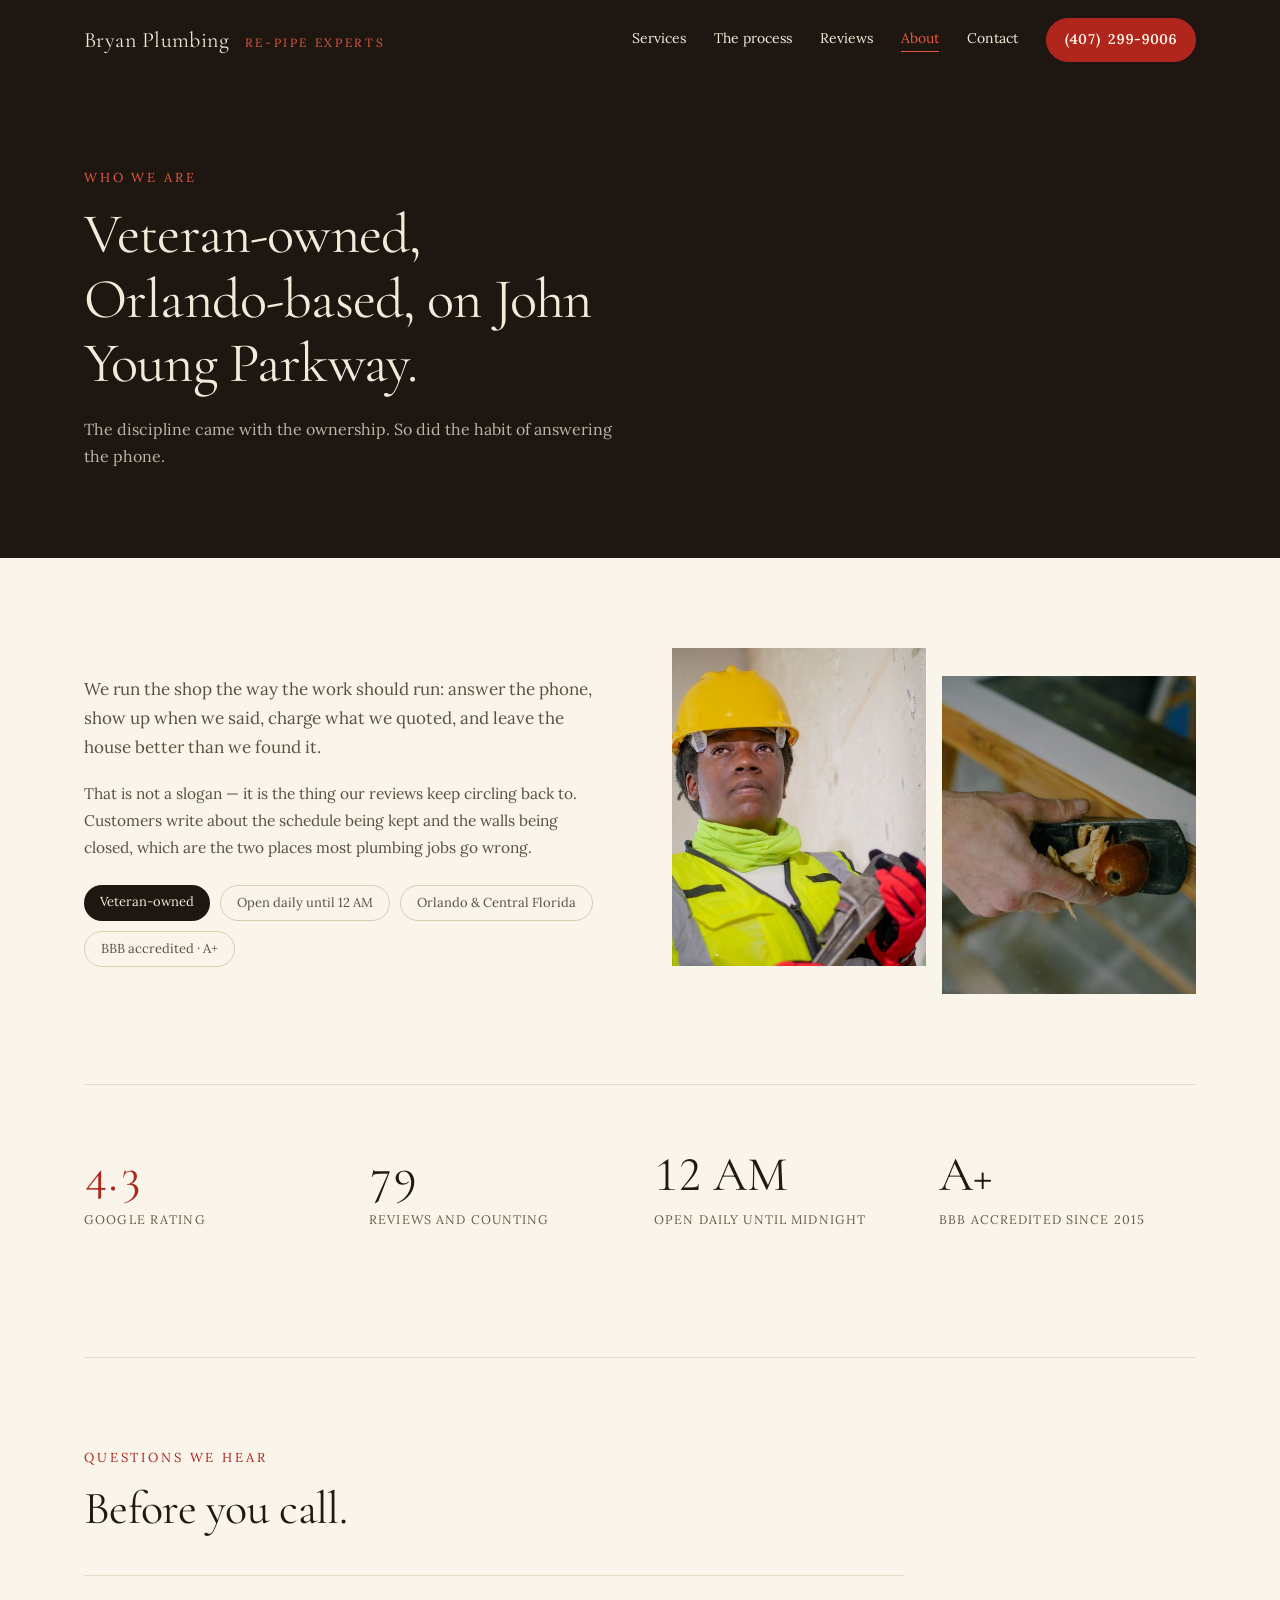
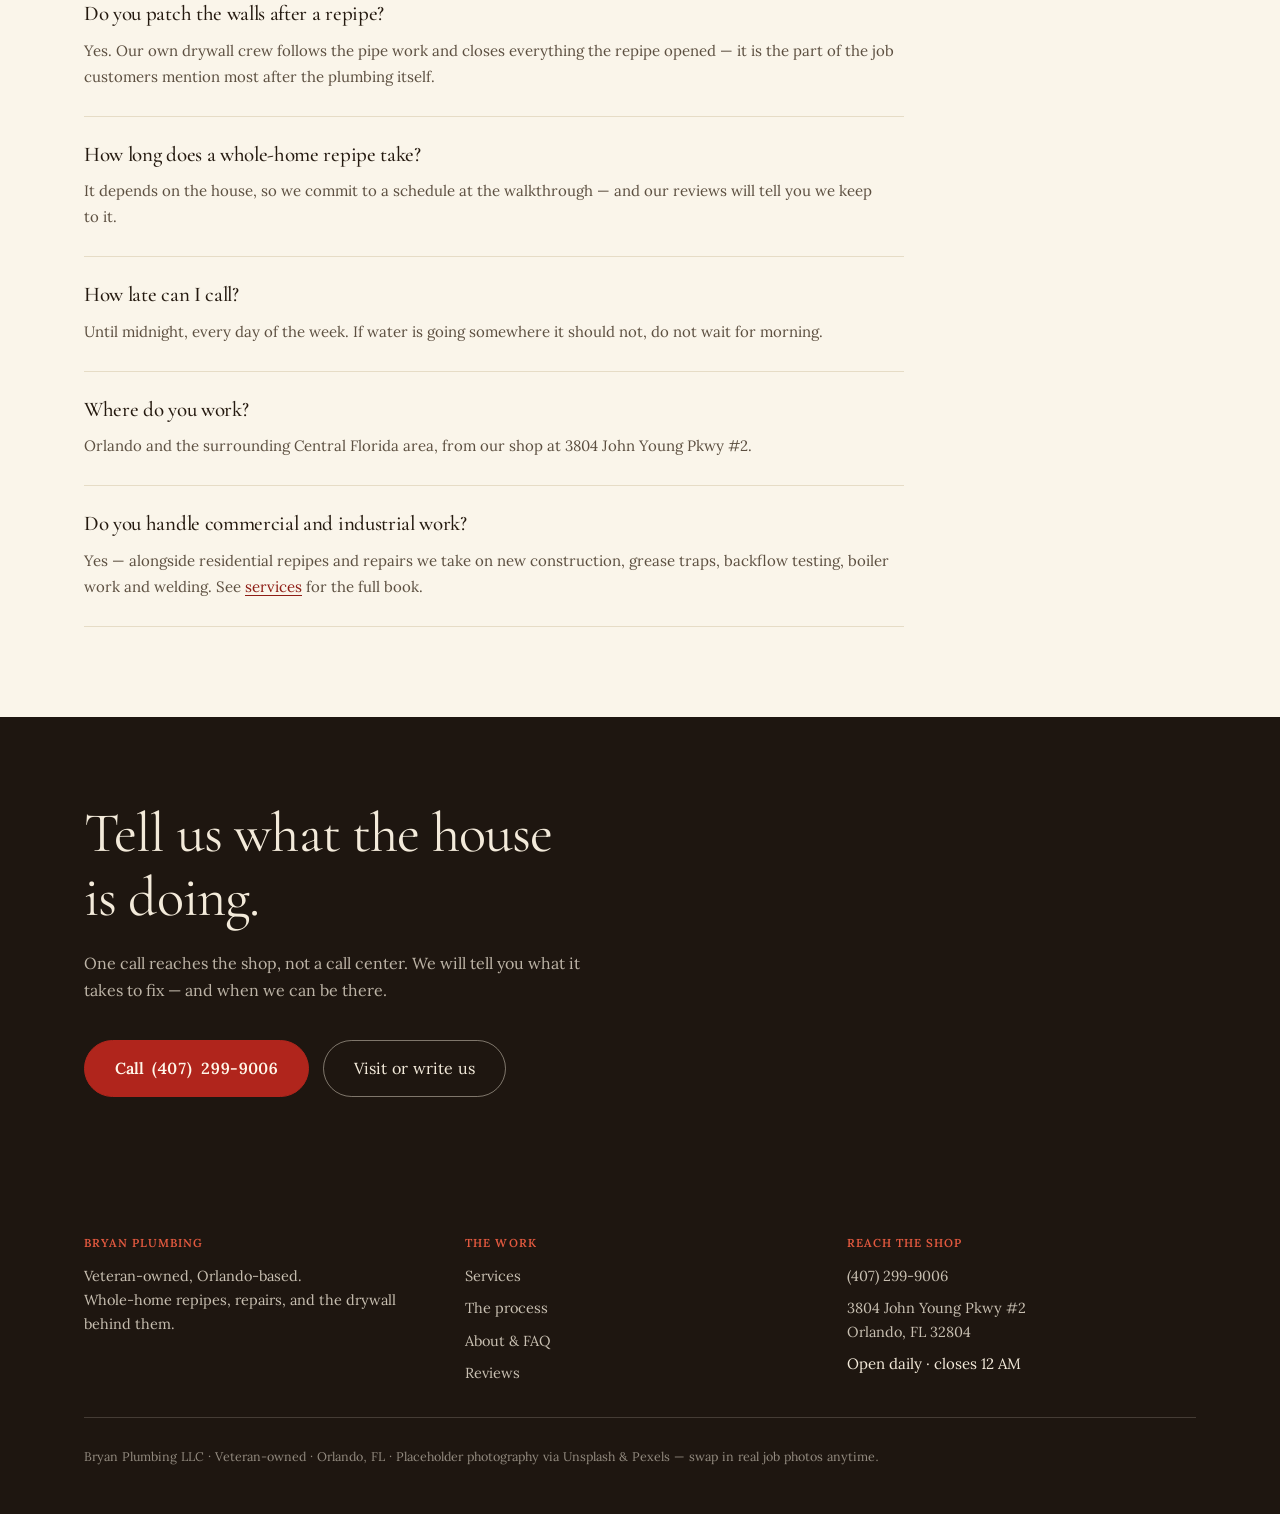
==== about.html @ f9c9927f "Split into six pages with shared stylesheet Landing trimmed to hero, numbers, service teaser, quote " ====
<!DOCTYPE html>
<html lang="en">
<head>
<meta charset="utf-8">
<meta name="viewport" content="width=device-width, initial-scale=1">
<title>About — Bryan Plumbing</title>
<meta name="description" content="Veteran-owned, Orlando-based, on John Young Parkway — who we are, how we run the shop, and the questions we hear most.">
<link rel="preconnect" href="https://fonts.googleapis.com">
<link rel="preconnect" href="https://fonts.gstatic.com" crossorigin>
<link rel="stylesheet" href="https://fonts.googleapis.com/css2?family=Cormorant+Garamond:wght@400;500;600&family=Lora:wght@400;600&display=swap">
<link rel="stylesheet" href="assets/site.css">
</head>
<body>

<nav class="nav">
  <a class="nav-brand" href="index.html">Bryan Plumbing <span class="kicker">Re-Pipe Experts</span></a>
  <span class="nav-spacer"></span>
  <a class="nav-link" href="services.html">Services</a>
  <a class="nav-link" href="process.html">The process</a>
  <a class="nav-link" href="reviews.html">Reviews</a>
  <a class="nav-link" href="about.html" aria-current="page">About</a>
  <a class="nav-link" href="contact.html">Contact</a>
  <a class="pill pill-solid sm" href="tel:+14072999006">(407) 299-9006</a>
</nav>

<header class="pagehead">
  <div class="wrap">
    <p class="eyebrow on-dark">Who we are</p>
    <h1 class="h-section">Veteran-owned, Orlando-based, on John Young Parkway.</h1>
    <p class="prose">The discipline came with the ownership. So did the habit of answering the phone.</p>
  </div>
</header>

<div class="wrap">

  <section class="section split">
    <div>
      <p class="prose" style="max-width: 52ch; font-size: 17px; line-height: 29px">We run the shop the way the work should run: answer the phone, show up when we said, charge what we quoted, and leave the house better than we found it.</p>
      <p class="prose" style="max-width: 52ch; margin-top: 18px">That is not a slogan — it is the thing our reviews keep circling back to. Customers write about the schedule being kept and the walls being closed, which are the two places most plumbing jobs go wrong.</p>
      <div class="chips">
        <span class="chip chip-solid">Veteran-owned</span>
        <span class="chip chip-outline">Open daily until 12 AM</span>
        <span class="chip chip-outline">Orlando &amp; Central Florida</span>
        <span class="chip chip-outline">BBB accredited · A+</span>
      </div>
    </div>
    <div class="pair">
      <img src="assets/img/who1.jpg" alt="A plumber on the job">
      <img src="assets/img/who2.jpg" alt="Hands at work on the finish">
    </div>
  </section>

  <hr class="rule">

  <section class="section-sm">
    <div class="stats" style="padding-top: 0">
      <div>
        <p class="stat-v accent">4.3</p>
        <p class="stat-k">Google rating</p>
      </div>
      <div>
        <p class="stat-v">79</p>
        <p class="stat-k">Reviews and counting</p>
      </div>
      <div>
        <p class="stat-v" style="font-variant-numeric: lining-nums">12 AM</p>
        <p class="stat-k">Open daily until midnight</p>
      </div>
      <div>
        <p class="stat-v">A+</p>
        <p class="stat-k">BBB accredited since 2015</p>
      </div>
    </div>
  </section>

  <hr class="rule">

  <section id="faq" class="section" style="max-width: 820px">
    <p class="eyebrow">Questions we hear</p>
    <h2 class="h-section" style="margin-bottom: 40px">Before you call.</h2>
    <div class="faq">
      <div class="faq-item">
        <h3>Do you patch the walls after a repipe?</h3>
        <p>Yes. Our own drywall crew follows the pipe work and closes everything the repipe opened — it is the part of the job customers mention most after the plumbing itself.</p>
      </div>
      <div class="faq-item">
        <h3>How long does a whole-home repipe take?</h3>
        <p>It depends on the house, so we commit to a schedule at the walkthrough — and our reviews will tell you we keep to it.</p>
      </div>
      <div class="faq-item">
        <h3>How late can I call?</h3>
        <p>Until midnight, every day of the week. If water is going somewhere it should not, do not wait for morning.</p>
      </div>
      <div class="faq-item">
        <h3>Where do you work?</h3>
        <p>Orlando and the surrounding Central Florida area, from our shop at 3804 John Young Pkwy #2.</p>
      </div>
      <div class="faq-item">
        <h3>Do you handle commercial and industrial work?</h3>
        <p>Yes — alongside residential repipes and repairs we take on new construction, grease traps, backflow testing, boiler work and welding. See <a href="services.html">services</a> for the full book.</p>
      </div>
    </div>
  </section>
</div>

<section class="band-dark">
  <div class="wrap" style="padding-top: 84px; padding-bottom: 84px">
    <h2 class="h-section" style="font-size: clamp(36px, 4.4vw, 60px); max-width: 18ch">Tell us what the house is doing.</h2>
    <p style="color: rgba(243,234,218,0.75); margin-top: 20px; max-width: 52ch; font-size: 16px; line-height: 27px">One call reaches the shop, not a call center. We will tell you what it takes to fix — and when we can be there.</p>
    <div style="display: flex; gap: 14px; flex-wrap: wrap; margin-top: 36px">
      <a class="pill pill-solid lg" href="tel:+14072999006">Call (407) 299-9006</a>
      <a class="pill pill-outline-light lg" href="contact.html">Visit or write us</a>
    </div>
  </div>
</section>

<footer class="site-footer">
  <div class="wrap">
    <div class="footer-top">
      <div class="footer-col">
        <h4>Bryan Plumbing</h4>
        <p>Veteran-owned, Orlando-based.<br>Whole-home repipes, repairs, and the drywall behind them.</p>
      </div>
      <div class="footer-col">
        <h4>The work</h4>
        <ul>
          <li><a href="services.html">Services</a></li>
          <li><a href="process.html">The process</a></li>
          <li><a href="about.html">About &amp; FAQ</a></li>
          <li><a href="reviews.html">Reviews</a></li>
        </ul>
      </div>
      <div class="footer-col">
        <h4>Reach the shop</h4>
        <ul>
          <li><a href="tel:+14072999006">(407) 299-9006</a></li>
          <li><a href="contact.html">3804 John Young Pkwy #2<br>Orlando, FL 32804</a></li>
          <li>Open daily · closes 12 AM</li>
        </ul>
      </div>
    </div>
    <p class="footer-fine">Bryan Plumbing LLC · Veteran-owned · Orlando, FL · Placeholder photography via Unsplash &amp; Pexels — swap in real job photos anytime.</p>
  </div>
</footer>

</body>
</html>
---- assets/site.css ----
/* ═══════════════════════════════════════════════════════════════
   Bryan Plumbing — shared stylesheet
   Design system: "Classical" — Cormorant Garamond over Lora on a
   warm ground, hairline rules, color applied as stroke not fill.
   ═══════════════════════════════════════════════════════════════ */

:root {
  /* surfaces */
  --ink: #1E1610;
  --paper: #FAF5EA;
  --card: #FFFDF6;
  --rule: #E6DCC6;
  --rule-2: #D8CBB2;

  /* brand */
  --red: #B0251C;
  --red-deep: #8E1D15;
  --red-bright: #C23528;
  --ember: #E2593F;

  /* type colors */
  --cream: #F3EADA;
  --cream-hi: #FFF6E9;
  --muted: #6B5B48;
  --body-muted: #5C4F40;
  --read: #40352A;

  --font-heading: "Cormorant Garamond", Georgia, serif;
  --font-body: "Lora", Georgia, serif;

  --wrap: 1240px;
  --gutter: clamp(20px, 5vw, 72px);
}

*, *::before, *::after { box-sizing: border-box; }

body {
  margin: 0;
  background: var(--paper);
  color: #24190F;
  font-family: var(--font-body);
  font-size: 15px;
  line-height: 1.55;
  text-wrap: pretty;
  -webkit-font-smoothing: antialiased;
}

h1, h2, h3, h4 {
  font-family: var(--font-heading);
  font-weight: 400;
  line-height: 1.12;
  letter-spacing: -0.015em;
  margin: 0;
}
p { margin: 0; }
img { display: block; max-width: 100%; }
a { color: var(--red-deep); text-underline-offset: 3px; }
a:hover { color: var(--red-bright); }
:focus { outline: none; }
:focus-visible { outline: 2px solid var(--red); outline-offset: 2px; }
::selection { background: rgba(176, 37, 28, 0.22); }

.wrap { max-width: var(--wrap); margin: 0 auto; padding: 0 var(--gutter); }
.band-dark { background: var(--ink); color: var(--cream); }

/* ── navigation ───────────────────────────────────────────────── */
.nav {
  background: var(--ink);
  color: var(--cream);
  display: flex;
  align-items: center;
  flex-wrap: wrap;
  gap: 12px 28px;
  padding: 18px max(var(--gutter), calc((100% - var(--wrap)) / 2 + var(--gutter)));
}
.nav-brand {
  font-family: var(--font-heading);
  font-size: 22px;
  letter-spacing: 0.02em;
  color: var(--cream);
  text-decoration: none;
}
.nav-brand .kicker {
  color: var(--ember);
  font-size: 12px;
  letter-spacing: 0.22em;
  text-transform: uppercase;
  margin-left: 10px;
  font-family: var(--font-body);
}
.nav-spacer { flex: 1; }
.nav a.nav-link {
  color: var(--cream);
  text-decoration: none;
  font-size: 14px;
  white-space: nowrap;
  padding-bottom: 2px;
  border-bottom: 1px solid transparent;
}
.nav a.nav-link:hover { color: var(--cream); border-bottom-color: var(--ember); }
.nav a.nav-link[aria-current="page"] { color: var(--ember); border-bottom-color: var(--ember); }

/* ── buttons ──────────────────────────────────────────────────── */
.pill {
  display: inline-flex;
  align-items: center;
  justify-content: center;
  text-decoration: none;
  border-radius: 999px;
  white-space: nowrap;
  font-feature-settings: 'tnum' 1;
  transition: background-color .15s ease, border-color .15s ease, color .15s ease;
}
.pill-solid {
  background: var(--red);
  color: var(--cream-hi);
  font-size: 15px;
  font-weight: 600;
  padding: 14px 26px;
  border: 1px solid var(--red);
}
.pill-solid:hover { background: #97201A; border-color: #97201A; color: var(--cream-hi); }
.pill-solid.sm { font-size: 14px; padding: 10px 18px; }
.pill-solid.lg { font-size: 16px; padding: 15px 30px; }

.pill-outline-light {
  border: 1px solid rgba(243, 234, 218, 0.45);
  color: var(--cream);
  font-size: 15px;
  padding: 13px 26px;
}
.pill-outline-light:hover { border-color: var(--cream); color: var(--cream); }
.pill-outline-light.lg { font-size: 16px; padding: 14px 30px; }

.pill-outline {
  border: 1px solid var(--rule-2);
  color: var(--body-muted);
  font-size: 15px;
  padding: 13px 26px;
}
.pill-outline:hover { border-color: var(--red); color: var(--red); }

/* ── type helpers ─────────────────────────────────────────────── */
.eyebrow {
  font-size: 13px;
  letter-spacing: 0.22em;
  text-transform: uppercase;
  color: var(--red);
  margin: 0 0 14px;
}
.eyebrow.on-dark { color: var(--ember); }

.h-display {
  font-family: var(--font-heading);
  font-weight: 400;
  font-size: clamp(46px, 6.6vw, 92px);
  line-height: 1.05;
  letter-spacing: -0.01em;
  margin: 0 0 0 -0.04em;
}
.h-section {
  font-family: var(--font-heading);
  font-weight: 400;
  font-size: clamp(32px, 3.6vw, 46px);
  line-height: 1.15;
  margin: 0;
}
.lede { font-size: 17px; line-height: 28px; margin: 0; }
.prose { font-size: 15.5px; line-height: 27px; color: var(--body-muted); margin: 0; }
.on-dark .lede, .band-dark .lede { color: rgba(243, 234, 218, 0.85); }
.band-dark .prose { color: rgba(243, 234, 218, 0.72); }

/* ── hero ─────────────────────────────────────────────────────── */
.hero { position: relative; background: var(--ink); color: var(--cream); overflow: hidden; }
.hero-photo {
  position: absolute; inset: 0;
  width: 100%; height: 100%;
  object-fit: cover; opacity: 0.42;
}
.hero-scrim {
  position: absolute; inset: 0;
  background: linear-gradient(100deg, rgba(24,16,10,0.96) 0%, rgba(24,16,10,0.82) 45%, rgba(24,16,10,0.35) 100%);
}
.hero-inner {
  position: relative;
  max-width: var(--wrap); margin: 0 auto;
  padding: clamp(90px, 12vw, 150px) var(--gutter);
}
.hero-inner .eyebrow { letter-spacing: 0.24em; color: var(--ember); margin-bottom: 22px; }

/* compact hero for subpages */
.pagehead { background: var(--ink); color: var(--cream); }
.pagehead .wrap { padding-top: clamp(56px, 8vw, 88px); padding-bottom: clamp(56px, 8vw, 88px); }
.pagehead .h-section { font-size: clamp(36px, 4.4vw, 58px); max-width: 20ch; }
.pagehead .prose { color: rgba(243, 234, 218, 0.75); margin-top: 20px; max-width: 54ch; font-size: 16px; }

/* ── marquee band ─────────────────────────────────────────────── */
.marquee {
  background: var(--red);
  color: #FFF0DC;
  overflow: hidden;
  white-space: nowrap;
  padding: 12px 0;
  font-size: 13px;
  letter-spacing: 0.26em;
  text-transform: uppercase;
}

/* ── stats ────────────────────────────────────────────────────── */
.stats {
  display: grid;
  grid-template-columns: repeat(auto-fit, minmax(170px, 1fr));
  gap: 36px 28px;
  padding: 64px 0;
}
.stat-v {
  font-family: var(--font-heading);
  font-size: clamp(38px, 3.8vw, 54px);
  line-height: 1.05;
  font-feature-settings: 'tnum' 1;
  margin: 0;
}
.stat-v.accent { color: var(--red); }
.stat-k {
  font-size: 12.5px;
  letter-spacing: 0.09em;
  text-transform: uppercase;
  color: var(--muted);
  margin: 10px 0 0;
}

/* ── section rhythm ───────────────────────────────────────────── */
.section { padding: 90px 0; }
.section-sm { padding: 64px 0; }
.rule { height: 1px; border: 0; margin: 0; background: var(--rule); }

.split {
  display: grid;
  grid-template-columns: repeat(auto-fit, minmax(300px, 1fr));
  gap: 32px clamp(32px, 5vw, 80px);
  align-items: center;
}

/* ── cards ────────────────────────────────────────────────────── */
.card-grid {
  display: grid;
  grid-template-columns: repeat(auto-fit, minmax(280px, 1fr));
  gap: 28px;
}
.card {
  border: 1px solid var(--rule);
  background: var(--card);
  display: flex;
  flex-direction: column;
}
.card img { width: 100%; aspect-ratio: 16 / 10; object-fit: cover; }
.card-body { padding: 26px 26px 30px; display: flex; flex-direction: column; gap: 0; flex: 1; }
.card-num {
  font-size: 12px;
  letter-spacing: 0.18em;
  color: var(--red);
  font-feature-settings: 'tnum' 1;
  margin: 0 0 10px;
}
.card-title { font-family: var(--font-heading); font-weight: 400; font-size: 26px; line-height: 1.15; margin: 0; }
.card-text { font-size: 15px; line-height: 26px; color: var(--body-muted); margin: 14px 0 0; }
.card-more {
  margin: 18px 0 0;
  font-size: 13px;
  letter-spacing: 0.14em;
  text-transform: uppercase;
  color: var(--red);
  text-decoration: none;
}
.card-more:hover { color: var(--red-bright); text-decoration: underline; }

/* ── process steps ────────────────────────────────────────────── */
.steps { display: grid; gap: 26px; }
.step { display: flex; gap: 20px; }
.step-n {
  font-family: var(--font-heading);
  font-size: 30px;
  color: var(--ember);
  font-feature-settings: 'tnum' 1;
  min-width: 52px;
}
.step h3 { font-family: var(--font-body); font-size: 17px; font-weight: 600; margin: 4px 0 6px; letter-spacing: 0; }
.step p { font-size: 14.5px; line-height: 24px; color: rgba(243, 234, 218, 0.72); margin: 0; }

/* ── quote ────────────────────────────────────────────────────── */
.pullquote {
  font-family: var(--font-heading);
  font-weight: 400;
  font-size: clamp(26px, 3vw, 40px);
  line-height: 1.35;
  max-width: 32ch;
  margin: 0;
  text-indent: -0.34em;
}
.pullquote-by { font-size: 14.5px; color: rgba(243, 234, 218, 0.65); margin: 30px 0 0; }

/* ── reviews ──────────────────────────────────────────────────── */
.rating-row {
  display: flex;
  flex-wrap: wrap;
  align-items: baseline;
  gap: 14px 22px;
  margin-bottom: 24px;
}
.rating-score {
  font-family: var(--font-heading);
  font-size: 62px;
  line-height: 1;
  color: var(--red);
  font-feature-settings: 'tnum' 1;
}
.rating-note { font-size: 15px; color: var(--muted); font-feature-settings: 'tnum' 1; }
.stars-lg { font-size: 20px; letter-spacing: 4px; }
.stars-lg .on { color: var(--red); }
.stars-lg .off { color: var(--rule-2); }

.topics { display: flex; flex-wrap: wrap; gap: 8px; margin-bottom: 38px; }
.topic {
  border: 1px solid var(--rule-2);
  border-radius: 999px;
  padding: 6px 14px;
  font-size: 13px;
  color: var(--body-muted);
  font-feature-settings: 'tnum' 1;
}

.reviews-grid {
  display: grid;
  grid-template-columns: repeat(auto-fit, minmax(290px, 1fr));
  gap: 24px;
  align-items: start;
}
.review {
  border: 1px solid var(--rule);
  background: var(--card);
  padding: 28px;
}
.review-head { display: flex; align-items: center; gap: 12px; }
.avatar {
  width: 40px; height: 40px; flex: none;
  background: var(--red); color: var(--cream-hi);
  border-radius: 50%;
  display: grid; place-items: center;
  font-family: var(--font-heading); font-size: 19px;
}
.review-name { font-family: var(--font-heading); font-weight: 500; font-size: 19px; line-height: 1.2; margin: 0; }
.review-meta { font-size: 12.5px; color: var(--muted); margin: 2px 0 0; font-feature-settings: 'tnum' 1; }
.review-stars { display: flex; align-items: baseline; gap: 10px; margin: 14px 0 0; }
.review-stars .s { color: var(--red); font-size: 13px; letter-spacing: 2px; }
.review-stars .d { font-size: 13px; color: var(--muted); }
.review-text { font-size: 15px; line-height: 26px; margin: 12px 0 0; color: var(--read); }
.owner-reply { margin-top: 16px; padding-top: 14px; border-top: 1px solid var(--rule); }
.owner-reply .lbl {
  font-size: 11px; letter-spacing: 0.09em; text-transform: uppercase;
  color: var(--red); margin: 0;
}
.owner-reply p { font-size: 14px; line-height: 23px; color: var(--muted); margin: 7px 0 0; }
.source-tag {
  display: inline-block;
  font-size: 11px; letter-spacing: 0.1em; text-transform: uppercase;
  color: var(--muted); border: 1px solid var(--rule-2);
  border-radius: 999px; padding: 3px 10px; margin-top: 16px;
}
.note { font-size: 13px; line-height: 22px; color: var(--muted); margin: 22px 0 0; }

/* ── chips ────────────────────────────────────────────────────── */
.chips { display: flex; gap: 10px; flex-wrap: wrap; margin-top: 24px; }
.chip { border-radius: 999px; padding: 7px 16px; font-size: 13px; }
.chip-solid { background: var(--ink); color: var(--cream); }
.chip-outline { border: 1px solid var(--rule-2); color: var(--body-muted); }

/* ── faq ──────────────────────────────────────────────────────── */
.faq { display: grid; gap: 0; }
.faq-item { border-top: 1px solid var(--rule); padding: 26px 0; }
.faq-item:last-child { border-bottom: 1px solid var(--rule); }
.faq-item h3 { font-family: var(--font-heading); font-weight: 500; font-size: 21px; margin: 0; }
.faq-item p { font-size: 15px; line-height: 26px; color: var(--body-muted); margin: 12px 0 0; }

/* ── detail grid (address / phone / hours) ────────────────────── */
.details {
  display: grid;
  grid-template-columns: repeat(auto-fit, minmax(210px, 1fr));
  gap: 1px;
  background: rgba(243, 234, 218, 0.18);
  border-block: 1px solid rgba(243, 234, 218, 0.18);
}
.detail { background: var(--ink); padding: 24px; }
.detail:first-child { padding-left: 0; }
.detail:last-child { padding-right: 0; }
.detail .lbl {
  font-size: 11.5px; letter-spacing: 0.09em; text-transform: uppercase;
  color: var(--ember); margin: 0;
}
.detail .v {
  font-family: var(--font-heading); font-size: 19px; line-height: 26px;
  margin: 10px 0 0; font-feature-settings: 'tnum' 1;
}
.detail .v a { color: var(--cream); text-decoration: none; }
.detail .v a:hover { color: var(--ember); }

/* ── image pair ───────────────────────────────────────────────── */
.pair { display: grid; grid-template-columns: 1fr 1fr; gap: 16px; }
.pair img { width: 100%; aspect-ratio: 4 / 5; object-fit: cover; }
.pair img:last-child { margin-top: 28px; }

/* ── footer ───────────────────────────────────────────────────── */
.site-footer { background: var(--ink); color: var(--cream); }
.site-footer .wrap { padding-top: 56px; padding-bottom: 48px; }
.footer-top {
  display: grid;
  grid-template-columns: repeat(auto-fit, minmax(220px, 1fr));
  gap: 32px;
  padding-bottom: 32px;
  border-bottom: 1px solid rgba(243, 234, 218, 0.18);
}
.footer-col h4 {
  font-family: var(--font-body); font-size: 11.5px; font-weight: 600;
  letter-spacing: 0.09em; text-transform: uppercase; color: var(--ember);
  margin: 0 0 14px; letter-spacing: 0.09em;
}
.footer-col ul { list-style: none; margin: 0; padding: 0; display: grid; gap: 9px; }
.footer-col a { color: rgba(243, 234, 218, 0.8); text-decoration: none; font-size: 14.5px; }
.footer-col a:hover { color: var(--cream); }
.footer-col p { font-size: 14.5px; line-height: 24px; color: rgba(243, 234, 218, 0.8); margin: 0; }
.footer-fine {
  font-size: 12.5px; line-height: 20px;
  color: rgba(243, 234, 218, 0.55);
  margin: 28px 0 0;
  font-feature-settings: 'tnum' 1;
}

@media (prefers-reduced-motion: reduce) {
  * { animation-duration: .001ms !important; transition-duration: .001ms !important; }
}
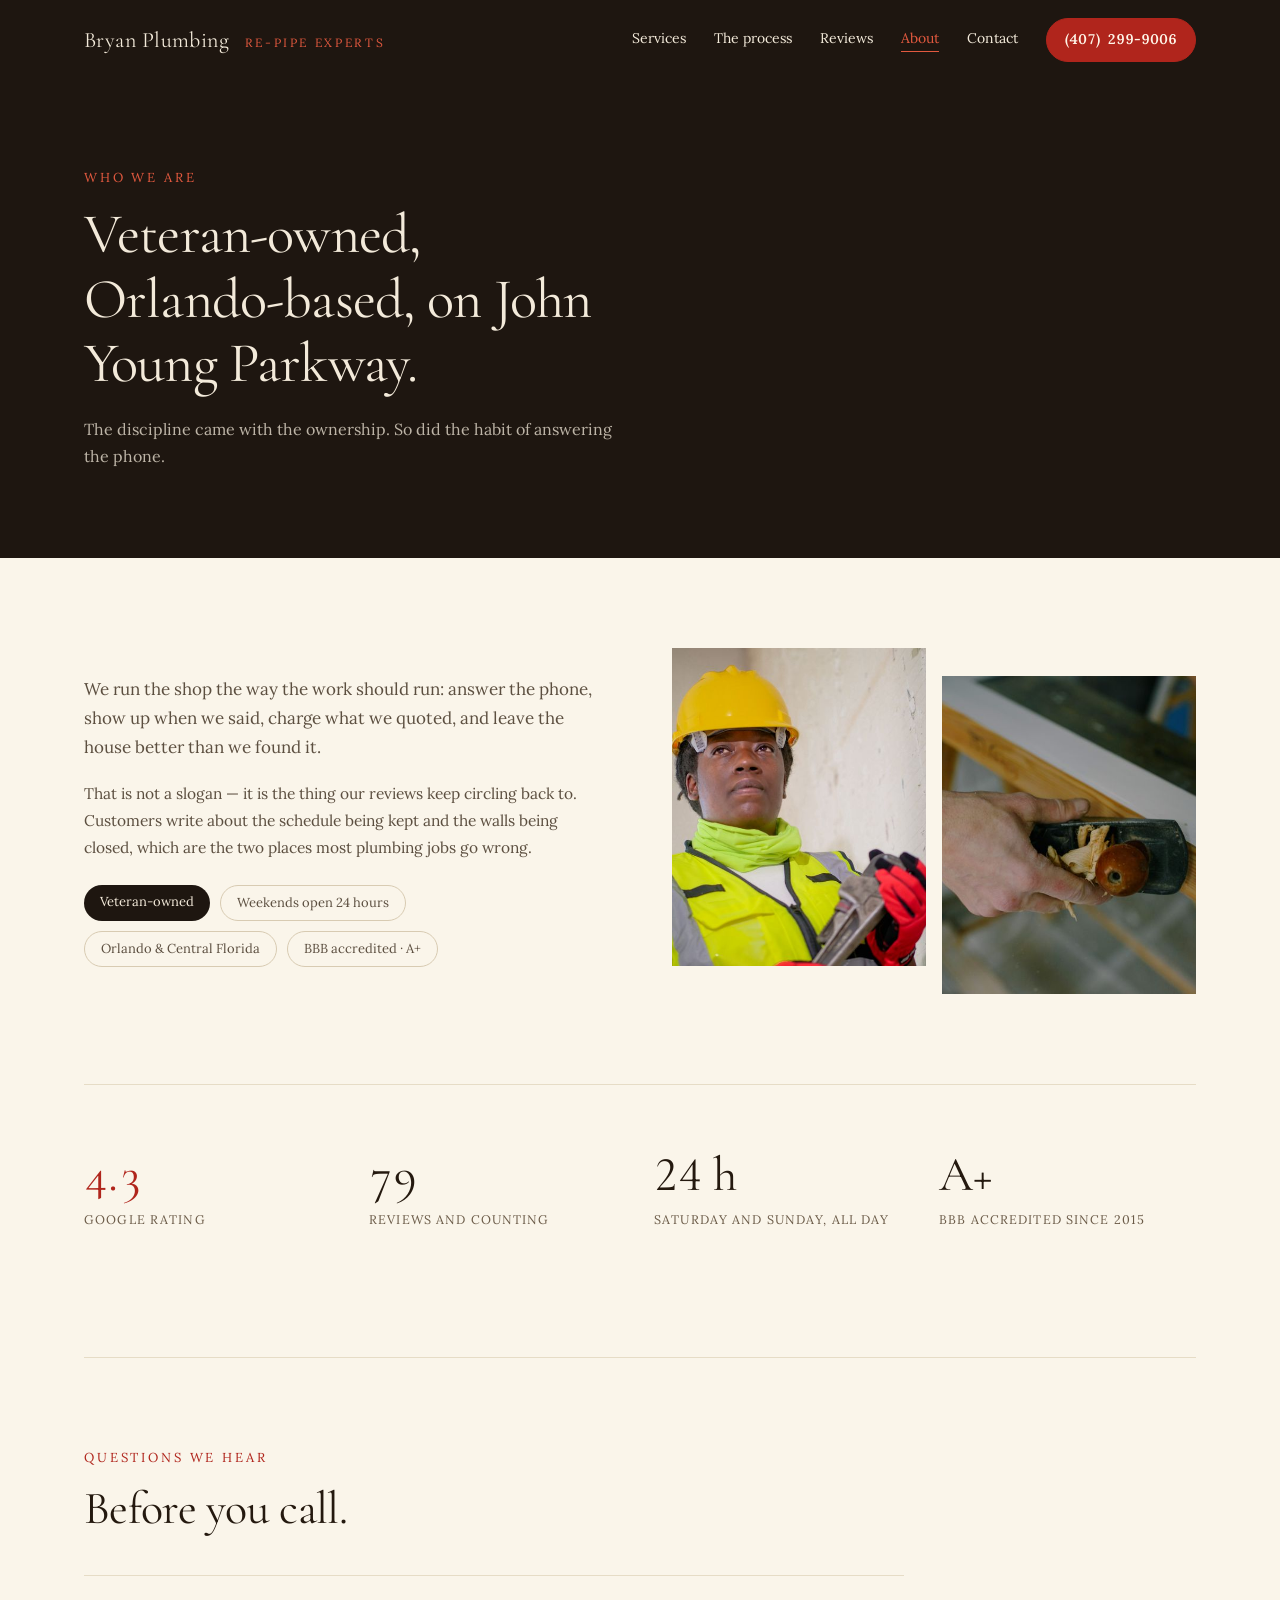
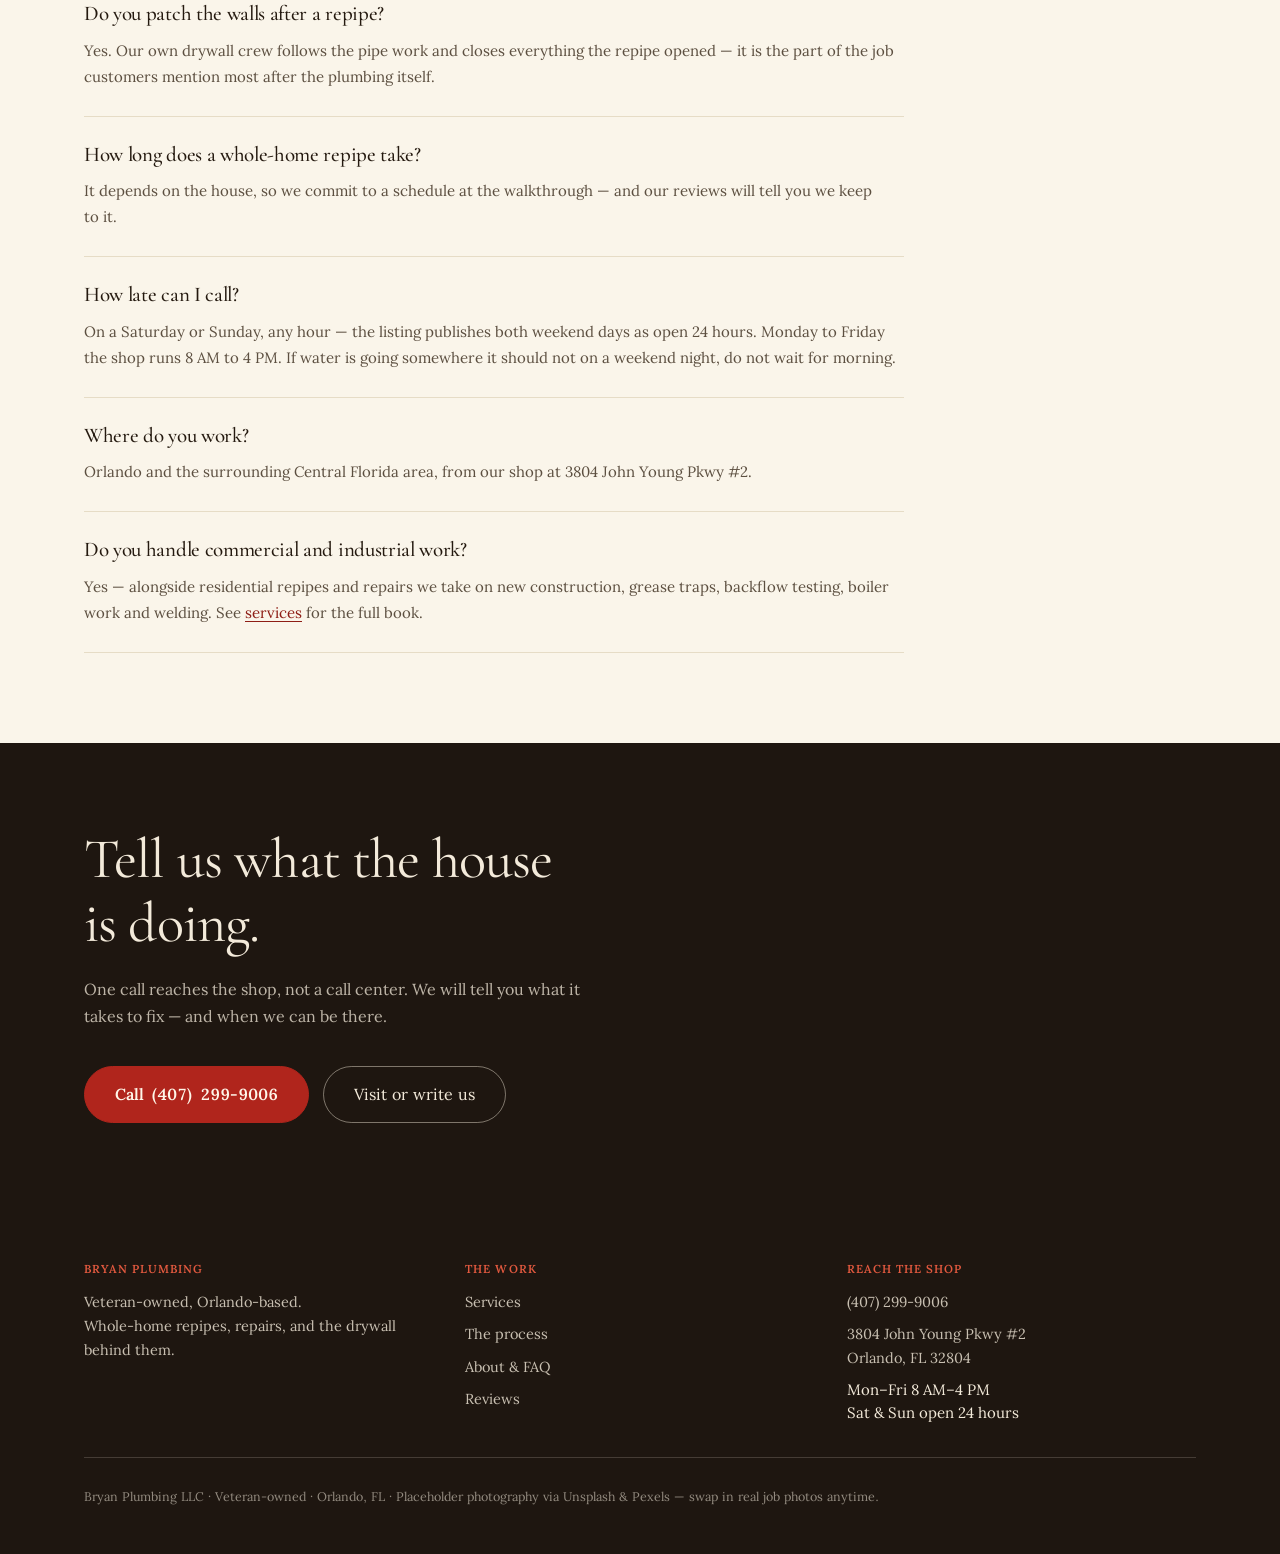
==== commit 6bca4c13: "Correct the opening hours across every page, and publish the week Steve supplied the full schedule a" ====
--- a/about.html
+++ b/about.html
@@ -39,7 +39,7 @@
       <p class="prose" style="max-width: 52ch; margin-top: 18px">That is not a slogan — it is the thing our reviews keep circling back to. Customers write about the schedule being kept and the walls being closed, which are the two places most plumbing jobs go wrong.</p>
       <div class="chips">
         <span class="chip chip-solid">Veteran-owned</span>
-        <span class="chip chip-outline">Open daily until 12 AM</span>
+        <span class="chip chip-outline">Weekends open 24 hours</span>
         <span class="chip chip-outline">Orlando &amp; Central Florida</span>
         <span class="chip chip-outline">BBB accredited · A+</span>
       </div>
@@ -63,8 +63,8 @@
         <p class="stat-k">Reviews and counting</p>
       </div>
       <div>
-        <p class="stat-v" style="font-variant-numeric: lining-nums">12 AM</p>
-        <p class="stat-k">Open daily until midnight</p>
+        <p class="stat-v" style="font-variant-numeric: lining-nums">24 h</p>
+        <p class="stat-k">Saturday and Sunday, all day</p>
       </div>
       <div>
         <p class="stat-v">A+</p>
@@ -89,7 +89,7 @@
       </div>
       <div class="faq-item">
         <h3>How late can I call?</h3>
-        <p>Until midnight, every day of the week. If water is going somewhere it should not, do not wait for morning.</p>
+        <p>On a Saturday or Sunday, any hour &mdash; the listing publishes both weekend days as open 24 hours. Monday to Friday the shop runs 8 AM to 4 PM. If water is going somewhere it should not on a weekend night, do not wait for morning.</p>
       </div>
       <div class="faq-item">
         <h3>Where do you work?</h3>
@@ -135,7 +135,7 @@
         <ul>
           <li><a href="tel:+14072999006">(407) 299-9006</a></li>
           <li><a href="contact.html">3804 John Young Pkwy #2<br>Orlando, FL 32804</a></li>
-          <li>Open daily · closes 12 AM</li>
+          <li>Mon&ndash;Fri 8 AM&ndash;4 PM<br>Sat &amp; Sun open 24 hours</li>
         </ul>
       </div>
     </div>
--- a/assets/site.css
+++ b/assets/site.css
@@ -437,3 +437,24 @@
 @media (prefers-reduced-motion: reduce) {
   * { animation-duration: .001ms !important; transition-duration: .001ms !important; }
 }
+
+/* ============================================================
+   HOURS — the published week. Mon-Fri trade hours, weekends
+   around the clock, which is the useful half for a plumber.
+   ============================================================ */
+
+.hours-wrap { margin-top: 34px; }
+table.hours { width: 100%; border-collapse: collapse; max-width: 560px; }
+table.hours caption { text-align: left; font-family: var(--font-body); font-size: 14px; line-height: 22px; color: var(--muted); padding-bottom: 14px; max-width: 56ch; }
+table.hours th, table.hours td { text-align: left; padding: 13px 0; border-bottom: 1px solid var(--rule); }
+table.hours thead th { font-family: var(--font-body); font-size: 11.5px; letter-spacing: 0.09em; text-transform: uppercase; color: var(--red); font-weight: 400; }
+table.hours tbody th { font-family: var(--font-body); font-size: 16px; font-weight: 400; color: var(--read); }
+table.hours td { font-family: var(--font-heading); font-size: 20px; font-feature-settings: 'tnum' 1; text-align: right; }
+table.hours td.allday { color: var(--red); }
+table.hours tr[data-today="yes"] th,
+table.hours tr[data-today="yes"] td { background: rgba(176, 37, 28, 0.055); }
+table.hours tr[data-today="yes"] th::after { content: " 4 today"; color: var(--muted); font-size: 13px; }
+
+.openline { margin-top: 22px; font-family: var(--font-body); font-size: 15px; line-height: 24px; color: var(--body-muted); }
+.openline b { font-family: var(--font-heading); font-size: 19px; color: var(--ink); }
+.openline[data-open="yes"] b { color: var(--red); }
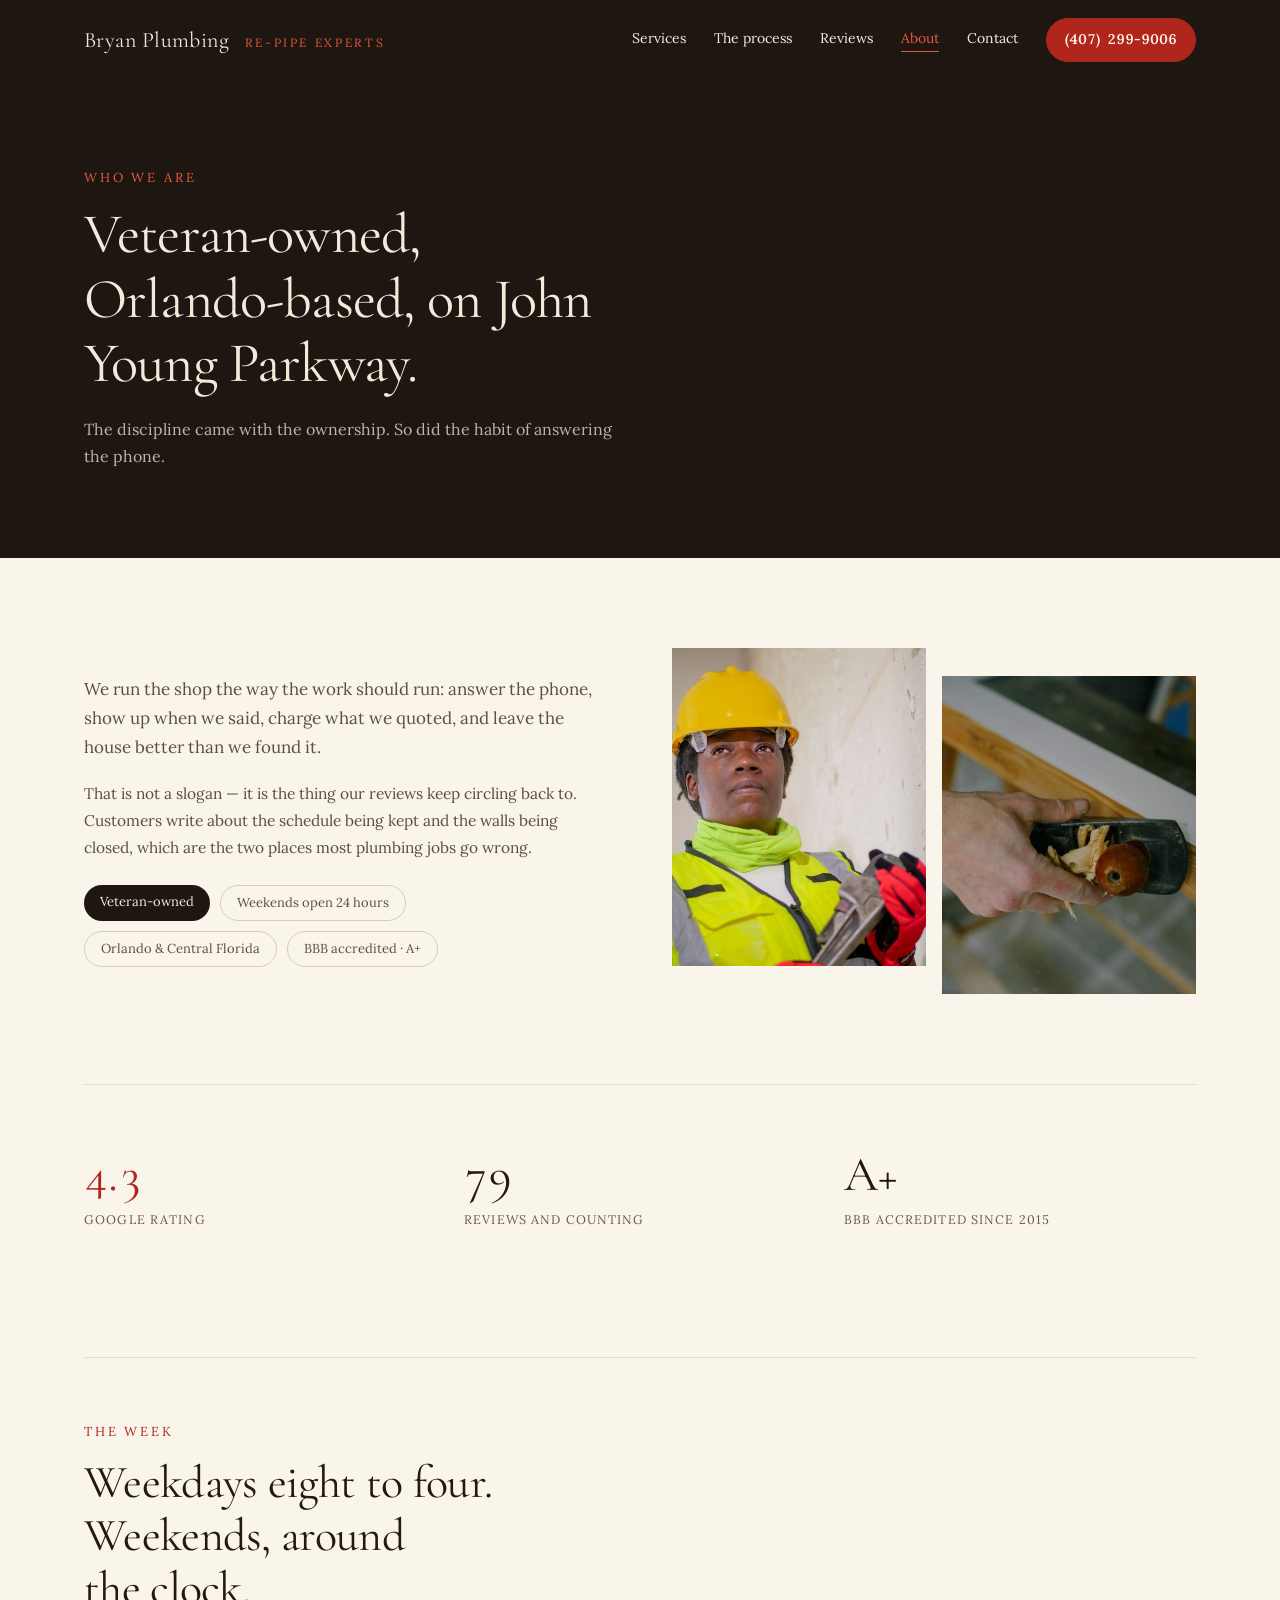
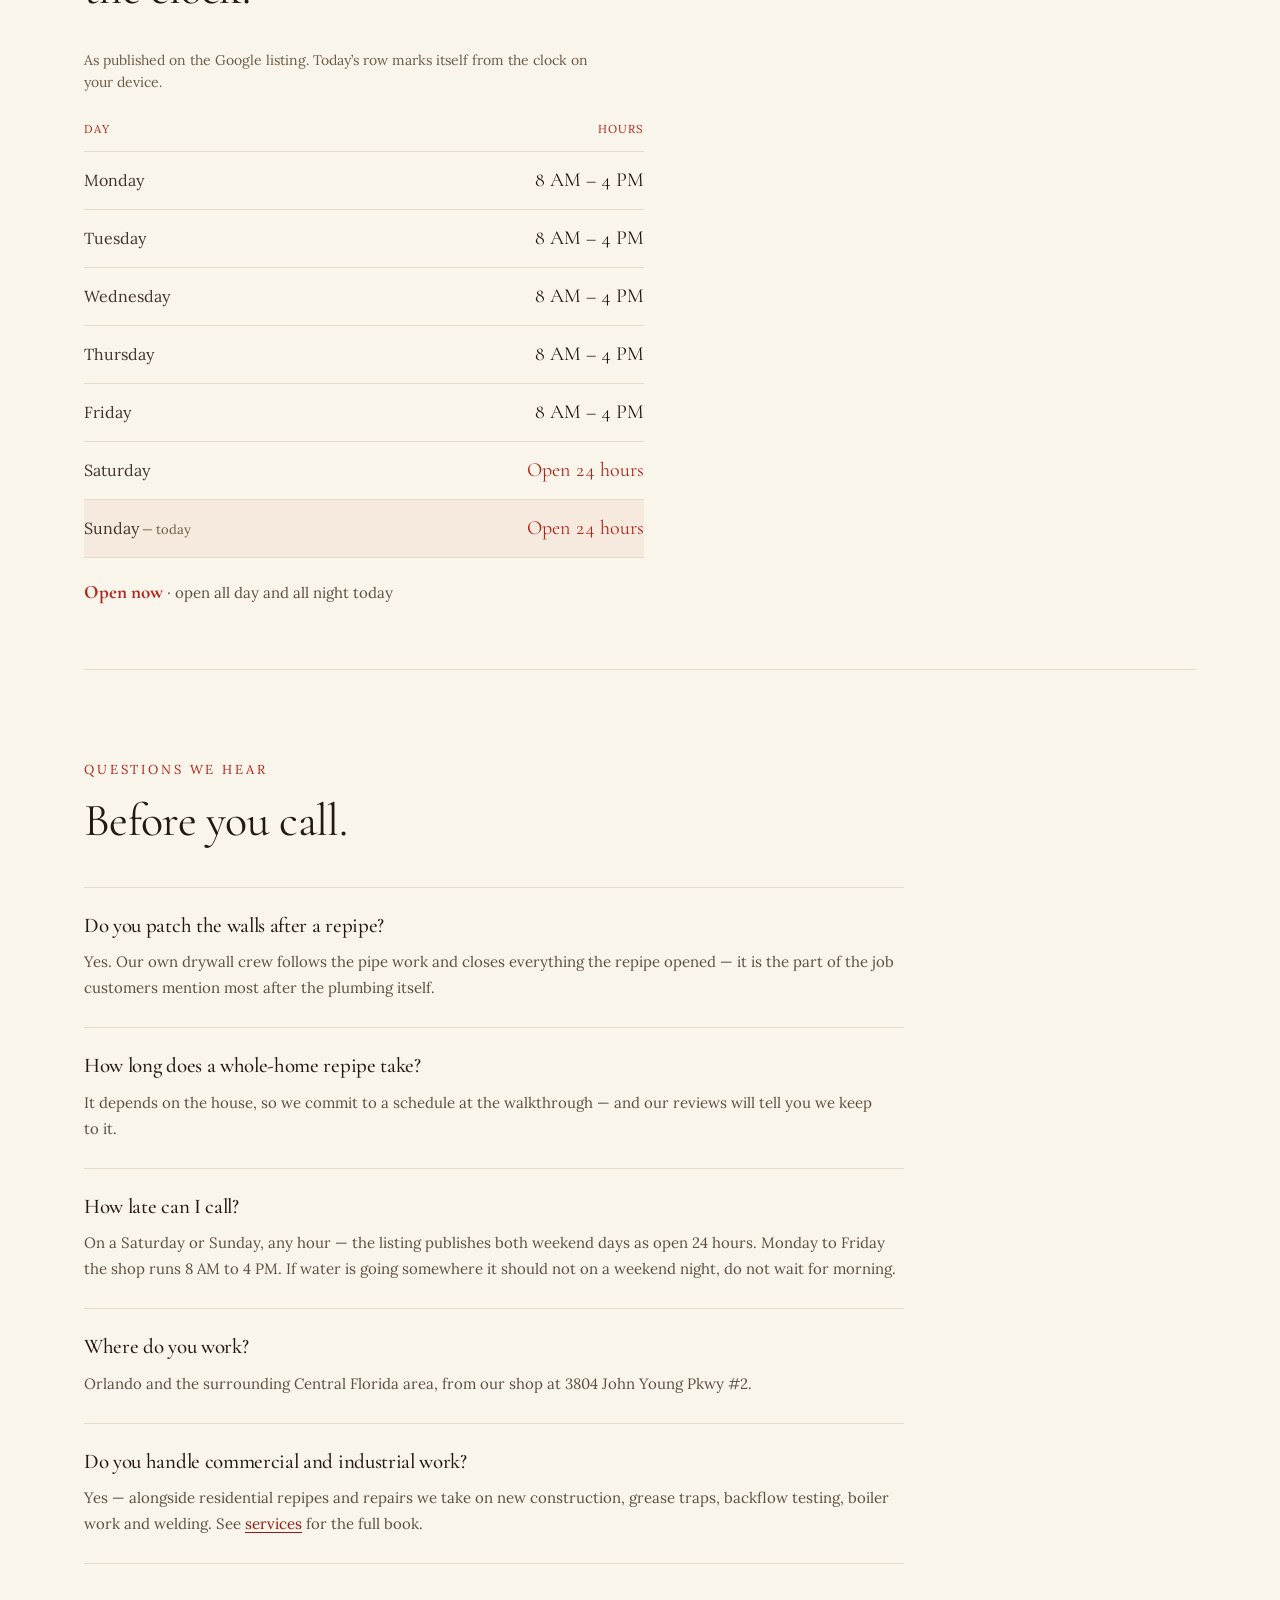
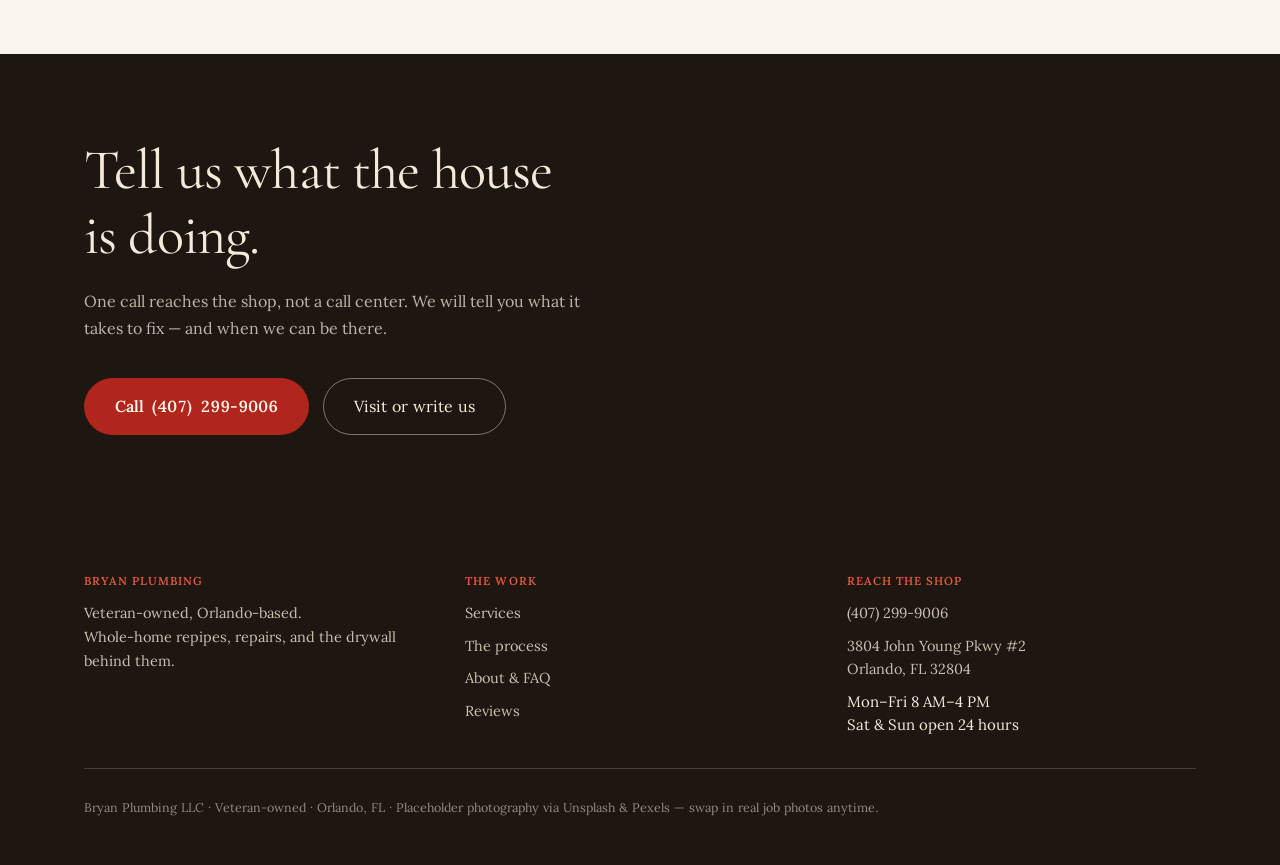
==== commit bd698a60: "Show the full published week instead of a "24 h" stat The stats grid carried a cell reading "24 h" o" ====
--- a/about.html
+++ b/about.html
@@ -63,13 +63,32 @@
         <p class="stat-k">Reviews and counting</p>
       </div>
       <div>
-        <p class="stat-v" style="font-variant-numeric: lining-nums">24 h</p>
-        <p class="stat-k">Saturday and Sunday, all day</p>
-      </div>
-      <div>
         <p class="stat-v">A+</p>
         <p class="stat-k">BBB accredited since 2015</p>
       </div>
+    </div>
+  </section>
+
+  <hr class="rule">
+
+  <section class="section-sm">
+    <p class="eyebrow">The week</p>
+    <h2 class="h-section" style="max-width: 20ch; margin-bottom: 30px">Weekdays eight to four. Weekends, around the clock.</h2>
+    <div class="hours-wrap">
+      <table class="hours">
+        <caption>As published on the Google listing. Today&rsquo;s row marks itself from the clock on your device.</caption>
+        <thead><tr><th scope="col">Day</th><th scope="col" style="text-align: right">Hours</th></tr></thead>
+        <tbody>
+          <tr data-day="1"><th scope="row">Monday</th><td>8 AM &ndash; 4 PM</td></tr>
+          <tr data-day="2"><th scope="row">Tuesday</th><td>8 AM &ndash; 4 PM</td></tr>
+          <tr data-day="3"><th scope="row">Wednesday</th><td>8 AM &ndash; 4 PM</td></tr>
+          <tr data-day="4"><th scope="row">Thursday</th><td>8 AM &ndash; 4 PM</td></tr>
+          <tr data-day="5"><th scope="row">Friday</th><td>8 AM &ndash; 4 PM</td></tr>
+          <tr data-day="6"><th scope="row">Saturday</th><td class="allday">Open 24 hours</td></tr>
+          <tr data-day="0"><th scope="row">Sunday</th><td class="allday">Open 24 hours</td></tr>
+        </tbody>
+      </table>
+      <p class="openline" data-now data-open="unknown"><b data-now-label>Mon&ndash;Fri 8 AM&ndash;4 PM</b> <span data-now-detail>&middot; Saturday and Sunday, open 24 hours</span></p>
     </div>
   </section>
 
@@ -143,5 +162,7 @@
   </div>
 </footer>
 
+<script src="assets/hours.js"></script>
+
 </body>
 </html>
--- a/assets/site.css
+++ b/assets/site.css
@@ -453,7 +453,7 @@
 table.hours td.allday { color: var(--red); }
 table.hours tr[data-today="yes"] th,
 table.hours tr[data-today="yes"] td { background: rgba(176, 37, 28, 0.055); }
-table.hours tr[data-today="yes"] th::after { content: " 4 today"; color: var(--muted); font-size: 13px; }
+table.hours tr[data-today="yes"] th::after { content: " — today"; color: var(--muted); font-size: 13px; }
 
 .openline { margin-top: 22px; font-family: var(--font-body); font-size: 15px; line-height: 24px; color: var(--body-muted); }
 .openline b { font-family: var(--font-heading); font-size: 19px; color: var(--ink); }
